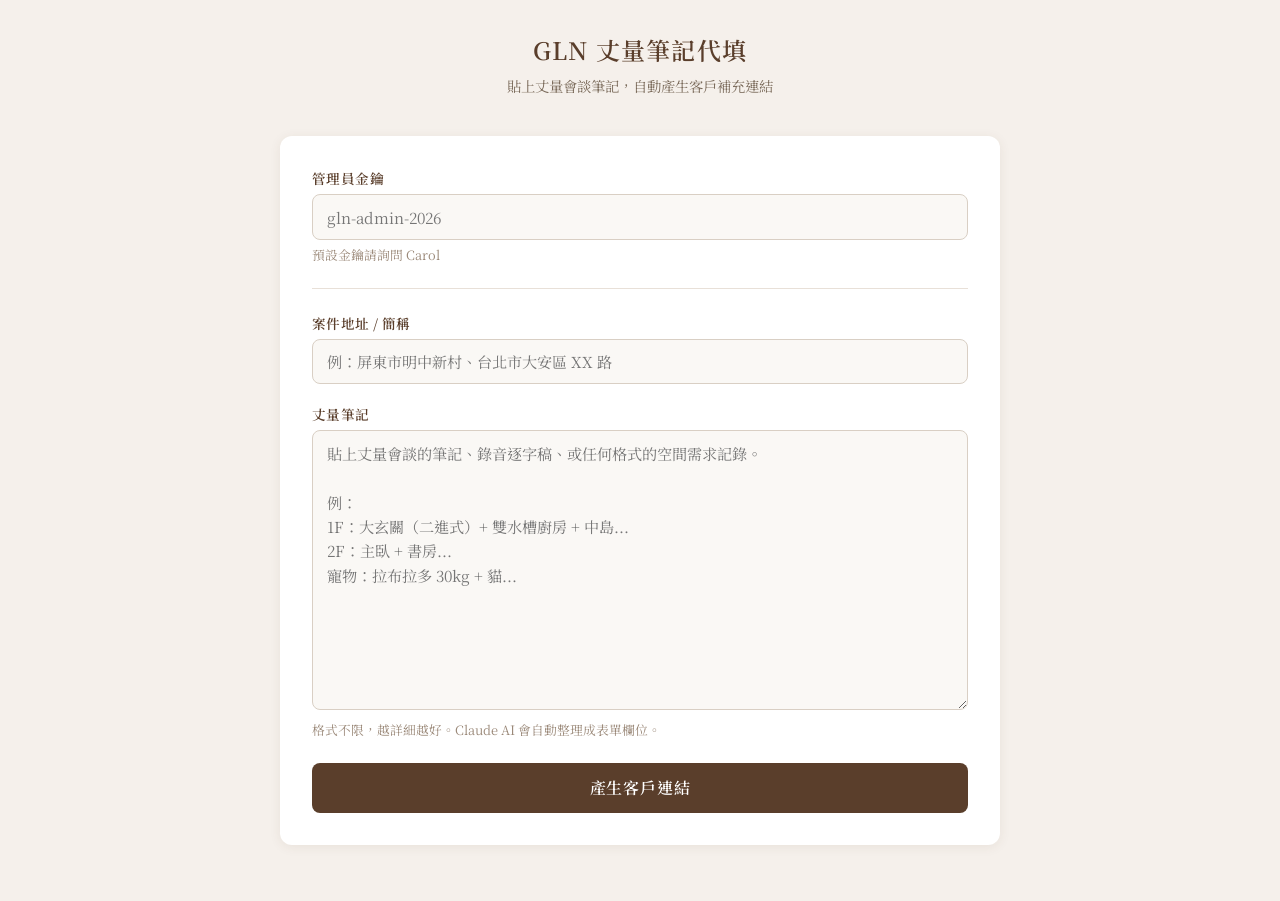
==== admin-prefill.html @ ab71ffe1 "feat: 丈量筆記代填 admin 頁面 + GAS prefill_from_notes" ====
<!DOCTYPE html>
<html lang="zh-Hant">
<head>
  <meta charset="UTF-8">
  <meta name="viewport" content="width=device-width, initial-scale=1.0">
  <meta name="robots" content="noindex, nofollow">
  <title>GLN 丈量筆記代填 — 產生客戶連結</title>
  <style>
    * { box-sizing: border-box; margin: 0; padding: 0; }

    body {
      font-family: 'Noto Serif TC', 'Georgia', serif;
      background: #f5f0eb;
      color: #3a2e28;
      min-height: 100vh;
      padding: 2rem 1rem;
    }

    .container {
      max-width: 720px;
      margin: 0 auto;
    }

    header {
      text-align: center;
      margin-bottom: 2.5rem;
    }

    header h1 {
      font-size: 1.5rem;
      font-weight: 600;
      color: #5a3e2b;
      letter-spacing: 0.05em;
    }

    header p {
      margin-top: 0.5rem;
      font-size: 0.9rem;
      color: #7a6a5a;
    }

    .card {
      background: #fff;
      border-radius: 12px;
      padding: 2rem;
      box-shadow: 0 2px 12px rgba(90,62,43,0.08);
      margin-bottom: 1.5rem;
    }

    label {
      display: block;
      font-size: 0.85rem;
      font-weight: 600;
      color: #5a3e2b;
      margin-bottom: 0.4rem;
      letter-spacing: 0.03em;
    }

    input[type="text"],
    input[type="password"],
    textarea {
      width: 100%;
      border: 1.5px solid #d9cfc4;
      border-radius: 8px;
      padding: 0.7rem 0.9rem;
      font-size: 0.95rem;
      font-family: inherit;
      color: #3a2e28;
      background: #faf8f5;
      transition: border-color 0.2s;
      outline: none;
    }

    input[type="text"]:focus,
    input[type="password"]:focus,
    textarea:focus {
      border-color: #a07c5a;
      background: #fff;
    }

    textarea {
      resize: vertical;
      min-height: 280px;
      line-height: 1.6;
    }

    .field + .field { margin-top: 1.2rem; }

    .hint {
      font-size: 0.8rem;
      color: #9a8878;
      margin-top: 0.3rem;
    }

    button {
      width: 100%;
      padding: 0.85rem;
      background: #5a3e2b;
      color: #fff;
      border: none;
      border-radius: 8px;
      font-size: 1rem;
      font-family: inherit;
      font-weight: 600;
      cursor: pointer;
      letter-spacing: 0.05em;
      transition: background 0.2s, opacity 0.2s;
      margin-top: 1.5rem;
    }

    button:hover:not(:disabled) { background: #3a2e28; }
    button:disabled { opacity: 0.5; cursor: not-allowed; }

    #status {
      display: none;
      margin-top: 1.2rem;
      padding: 1rem 1.2rem;
      border-radius: 8px;
      font-size: 0.9rem;
      line-height: 1.6;
    }

    #status.loading {
      display: block;
      background: #f0ece6;
      color: #7a6a5a;
      border: 1px solid #d9cfc4;
    }

    #status.error {
      display: block;
      background: #fdf0f0;
      color: #b03030;
      border: 1px solid #e8c0c0;
    }

    .result-card {
      display: none;
      background: #f0faf4;
      border: 1.5px solid #8cbd9e;
      border-radius: 12px;
      padding: 1.5rem;
      margin-top: 1.5rem;
    }

    .result-card.show { display: block; }

    .result-card h2 {
      font-size: 1rem;
      color: #2d6e4e;
      margin-bottom: 1rem;
    }

    .result-row {
      display: flex;
      align-items: flex-start;
      gap: 0.8rem;
      margin-bottom: 0.8rem;
    }

    .result-row label {
      font-size: 0.8rem;
      color: #5a7a68;
      white-space: nowrap;
      width: 90px;
      flex-shrink: 0;
      margin-bottom: 0;
    }

    .url-box {
      flex: 1;
      background: #fff;
      border: 1px solid #8cbd9e;
      border-radius: 6px;
      padding: 0.5rem 0.7rem;
      font-size: 0.85rem;
      color: #1a5c3a;
      word-break: break-all;
      line-height: 1.5;
    }

    .copy-btn {
      flex-shrink: 0;
      padding: 0.4rem 0.8rem;
      background: #2d6e4e;
      color: #fff;
      border: none;
      border-radius: 6px;
      font-size: 0.8rem;
      cursor: pointer;
      font-family: inherit;
      font-weight: 600;
      margin-top: 0;
      width: auto;
    }

    .copy-btn:hover { background: #1a5c3a; }
    .copy-btn.copied { background: #7aaa8a; }

    .badge {
      display: inline-block;
      background: #d9f0e5;
      color: #1a5c3a;
      font-size: 0.75rem;
      padding: 0.2rem 0.6rem;
      border-radius: 20px;
      font-weight: 600;
      margin-bottom: 0.8rem;
    }

    .divider {
      border: none;
      border-top: 1px solid #e8e0d8;
      margin: 1.5rem 0;
    }
  </style>
  <link rel="preconnect" href="https://fonts.googleapis.com">
  <link href="https://fonts.googleapis.com/css2?family=Noto+Serif+TC:wght@400;600&display=swap" rel="stylesheet">
</head>
<body>
  <div class="container">
    <header>
      <h1>GLN 丈量筆記代填</h1>
      <p>貼上丈量會談筆記，自動產生客戶補充連結</p>
    </header>

    <div class="card">
      <div class="field">
        <label>管理員金鑰</label>
        <input type="password" id="adminKey" placeholder="gln-admin-2026" autocomplete="off">
        <p class="hint">預設金鑰請詢問 Carol</p>
      </div>

      <hr class="divider">

      <div class="field">
        <label>案件地址 / 簡稱</label>
        <input type="text" id="location" placeholder="例：屏東市明中新村、台北市大安區 XX 路">
      </div>

      <div class="field">
        <label>丈量筆記</label>
        <textarea id="notes" placeholder="貼上丈量會談的筆記、錄音逐字稿、或任何格式的空間需求記錄。&#10;&#10;例：&#10;1F：大玄關（二進式）+ 雙水槽廚房 + 中島...&#10;2F：主臥 + 書房...&#10;寵物：拉布拉多 30kg + 貓..."></textarea>
        <p class="hint">格式不限，越詳細越好。Claude AI 會自動整理成表單欄位。</p>
      </div>

      <button id="submitBtn" onclick="generate()">產生客戶連結</button>

      <div id="status"></div>

      <div class="result-card" id="resultCard">
        <span class="badge" id="projectBadge"></span>
        <h2>客戶連結已產生</h2>

        <div class="result-row">
          <label>客戶填寫連結</label>
          <div class="url-box" id="clientUrl"></div>
          <button class="copy-btn" onclick="copyUrl('clientUrl', this)">複製</button>
        </div>

        <p style="font-size:0.82rem; color:#5a7a68; margin-top:0.5rem;">
          傳給客戶後，他們打開連結會看到已預填的內容，可以直接確認或補充後送出。
        </p>
      </div>
    </div>
  </div>

  <script>
    const GAS_ENDPOINT = 'https://script.google.com/macros/s/AKfycbzCpoKgXvana8_6cxxB1jrn0qCW8ulw7iX-vVrDJbqCQZ36KjAhHJRNAd489N_z564zsw/exec';

    async function callGas(payload) {
      const res = await fetch(GAS_ENDPOINT, {
        method: 'POST',
        headers: { 'Content-Type': 'text/plain' },
        body: JSON.stringify(payload),
      });
      if (!res.ok) throw new Error('HTTP ' + res.status);
      return await res.json();
    }

    async function generate() {
      const adminKey = document.getElementById('adminKey').value.trim() || 'gln-admin-2026';
      const location = document.getElementById('location').value.trim();
      const notes = document.getElementById('notes').value.trim();
      const btn = document.getElementById('submitBtn');
      const statusEl = document.getElementById('status');
      const resultCard = document.getElementById('resultCard');

      if (!notes) {
        showStatus('error', '請貼上丈量筆記。');
        return;
      }

      btn.disabled = true;
      resultCard.classList.remove('show');
      showStatus('loading', '⏳ 正在用 AI 解析筆記並建立草稿，約需 15–30 秒...');

      try {
        const data = await callGas({
          action: 'prefill_from_notes',
          adminKey,
          location,
          notes,
        });

        if (!data.ok) {
          showStatus('error', '錯誤：' + (data.error || '未知錯誤') + (data.detail ? '\n' + data.detail : ''));
          return;
        }

        statusEl.style.display = 'none';
        document.getElementById('projectBadge').textContent = '案件編號 ' + data.projectNumber + (data.location ? ' — ' + data.location : '');
        document.getElementById('clientUrl').textContent = data.clientUrl;
        resultCard.classList.add('show');

      } catch (err) {
        showStatus('error', '呼叫失敗：' + err.message + '\n\n請確認網路連線或稍後再試。');
      } finally {
        btn.disabled = false;
      }
    }

    function showStatus(type, msg) {
      const el = document.getElementById('status');
      el.className = type;
      el.style.whiteSpace = 'pre-wrap';
      el.textContent = msg;
    }

    function copyUrl(elementId, btn) {
      const text = document.getElementById(elementId).textContent;
      navigator.clipboard.writeText(text).then(() => {
        btn.textContent = '已複製！';
        btn.classList.add('copied');
        setTimeout(() => { btn.textContent = '複製'; btn.classList.remove('copied'); }, 2000);
      });
    }
  </script>
</body>
</html>
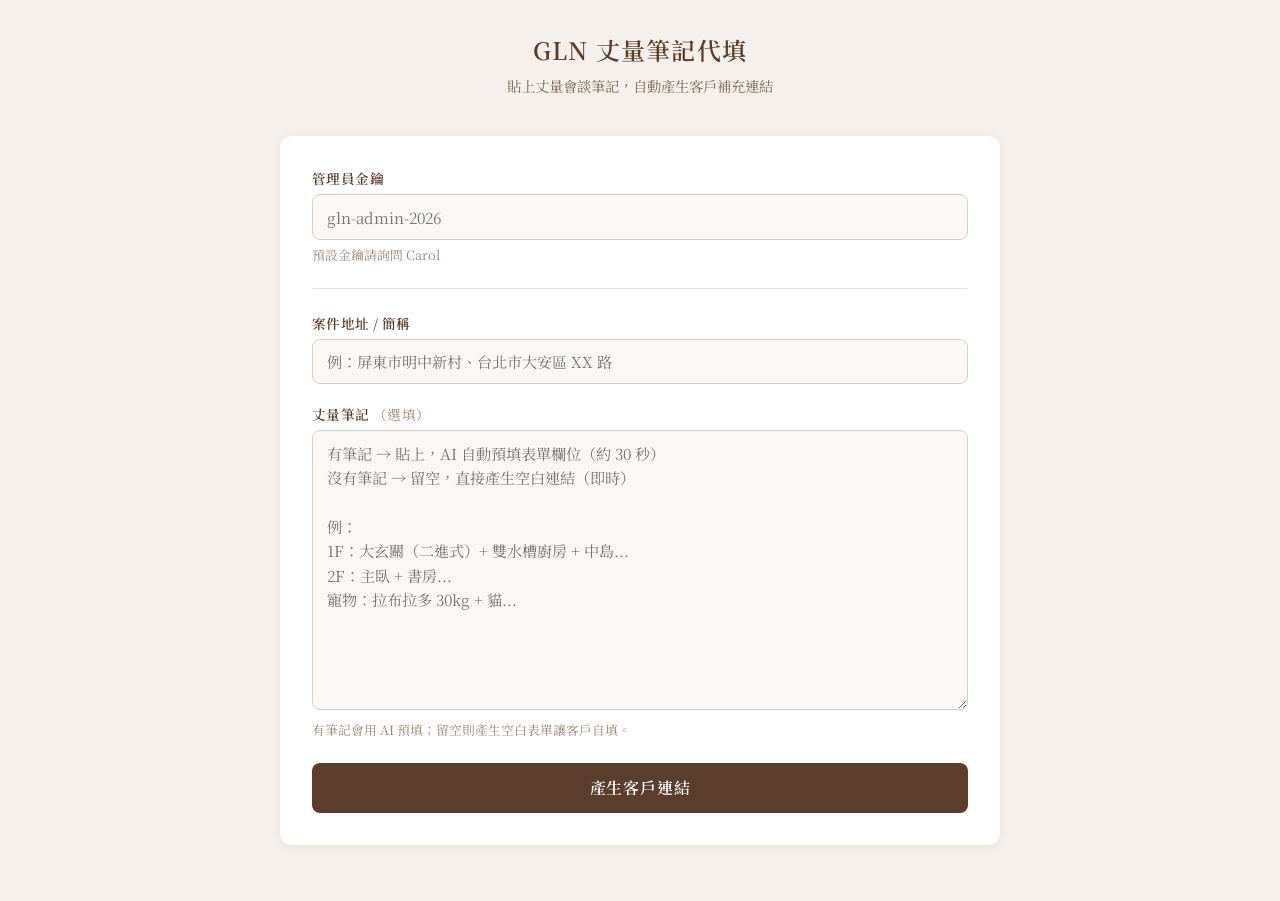
==== commit 5ffc53e9: "feat: hub.html 統一後台（三分頁）+ admin-prefill 筆記選填" ====
--- a/admin-prefill.html
+++ b/admin-prefill.html
@@ -239,9 +239,9 @@
       </div>
 
       <div class="field">
-        <label>丈量筆記</label>
-        <textarea id="notes" placeholder="貼上丈量會談的筆記、錄音逐字稿、或任何格式的空間需求記錄。&#10;&#10;例：&#10;1F：大玄關（二進式）+ 雙水槽廚房 + 中島...&#10;2F：主臥 + 書房...&#10;寵物：拉布拉多 30kg + 貓..."></textarea>
-        <p class="hint">格式不限，越詳細越好。Claude AI 會自動整理成表單欄位。</p>
+        <label>丈量筆記 <span style="font-weight:400;color:#9a8878;">（選填）</span></label>
+        <textarea id="notes" placeholder="有筆記 → 貼上，AI 自動預填表單欄位（約 30 秒）&#10;沒有筆記 → 留空，直接產生空白連結（即時）&#10;&#10;例：&#10;1F：大玄關（二進式）+ 雙水槽廚房 + 中島...&#10;2F：主臥 + 書房...&#10;寵物：拉布拉多 30kg + 貓..."></textarea>
+        <p class="hint">有筆記會用 AI 預填；留空則產生空白表單讓客戶自填。</p>
       </div>
 
       <button id="submitBtn" onclick="generate()">產生客戶連結</button>
@@ -258,9 +258,7 @@
           <button class="copy-btn" onclick="copyUrl('clientUrl', this)">複製</button>
         </div>
 
-        <p style="font-size:0.82rem; color:#5a7a68; margin-top:0.5rem;">
-          傳給客戶後，他們打開連結會看到已預填的內容，可以直接確認或補充後送出。
-        </p>
+        <p id="resultDesc" style="font-size:0.82rem; color:#5a7a68; margin-top:0.5rem;"></p>
       </div>
     </div>
   </div>
@@ -286,22 +284,19 @@
       const statusEl = document.getElementById('status');
       const resultCard = document.getElementById('resultCard');
 
-      if (!notes) {
-        showStatus('error', '請貼上丈量筆記。');
-        return;
-      }
-
       btn.disabled = true;
       resultCard.classList.remove('show');
-      showStatus('loading', '⏳ 正在用 AI 解析筆記並建立草稿，約需 15–30 秒...');
+
+      const hasNotes = notes.length > 0;
+      showStatus('loading', hasNotes
+        ? '⏳ 正在用 AI 解析筆記並建立草稿，約需 15–30 秒...'
+        : '⏳ 正在建立空白表單連結...');
 
       try {
-        const data = await callGas({
-          action: 'prefill_from_notes',
-          adminKey,
-          location,
-          notes,
-        });
+        const data = await callGas(hasNotes
+          ? { action: 'prefill_from_notes', adminKey, location, notes }
+          : { action: 'create_token', adminKey, location }
+        );
 
         if (!data.ok) {
           showStatus('error', '錯誤：' + (data.error || '未知錯誤') + (data.detail ? '\n' + data.detail : ''));
@@ -311,6 +306,9 @@
         statusEl.style.display = 'none';
         document.getElementById('projectBadge').textContent = '案件編號 ' + data.projectNumber + (data.location ? ' — ' + data.location : '');
         document.getElementById('clientUrl').textContent = data.clientUrl;
+        document.getElementById('resultDesc').textContent = hasNotes
+          ? '客戶打開連結後，會看到 AI 根據丈量筆記預填的內容，確認補充後送出即可。'
+          : '空白表單連結，傳給客戶後由客戶自行填寫所有欄位。';
         resultCard.classList.add('show');
 
       } catch (err) {
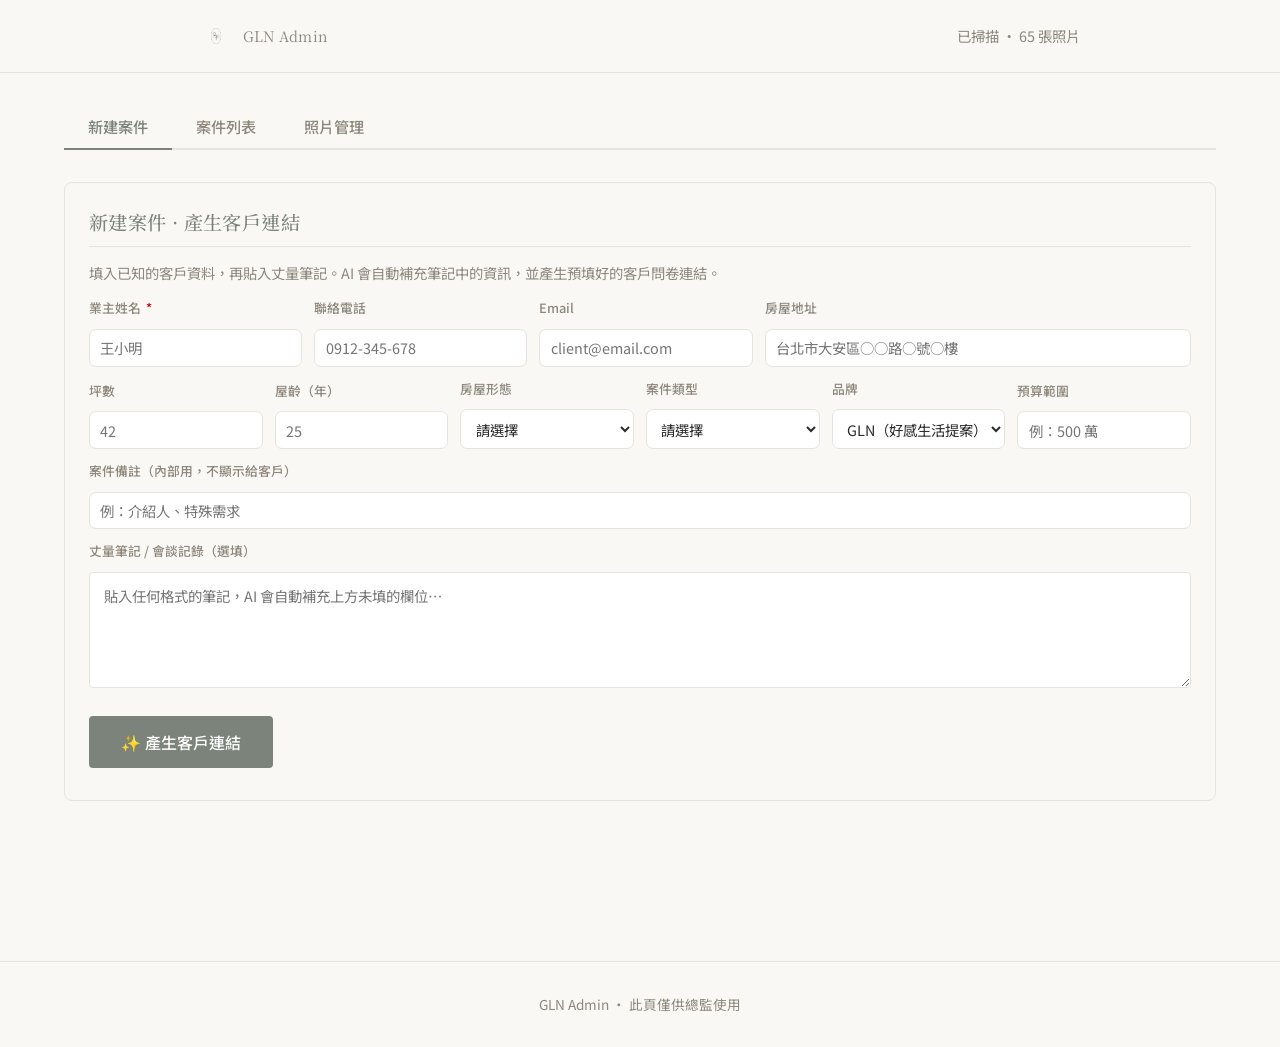
==== commit bc734013: "refactor: 丈量筆記代填整併進後台，admin-prefill 改自動轉址 admin.html「新建案件」tab 已涵蓋同功能（且更完整），admin-prefill.html 改為自動轉址" ====
--- a/admin-prefill.html
+++ b/admin-prefill.html
@@ -1,338 +1,50 @@
 <!DOCTYPE html>
 <html lang="zh-Hant">
 <head>
-  <meta charset="UTF-8">
-  <meta name="viewport" content="width=device-width, initial-scale=1.0">
-  <meta name="robots" content="noindex, nofollow">
-  <title>GLN 丈量筆記代填 — 產生客戶連結</title>
+  <meta charset="UTF-8" />
+  <meta name="viewport" content="width=device-width, initial-scale=1.0" />
+  <meta name="robots" content="noindex, nofollow" />
+  <title>已移至後台 — GLN</title>
+  <meta http-equiv="refresh" content="0; url=admin.html?t=admin" />
+  <link rel="preconnect" href="https://fonts.googleapis.com" />
+  <link href="https://fonts.googleapis.com/css2?family=Noto+Serif+TC:wght@400;600&display=swap" rel="stylesheet" />
   <style>
-    * { box-sizing: border-box; margin: 0; padding: 0; }
-
     body {
-      font-family: 'Noto Serif TC', 'Georgia', serif;
+      font-family: 'Noto Serif TC', Georgia, serif;
       background: #f5f0eb;
       color: #3a2e28;
       min-height: 100vh;
+      display: flex;
+      align-items: center;
+      justify-content: center;
       padding: 2rem 1rem;
+      text-align: center;
     }
-
-    .container {
-      max-width: 720px;
-      margin: 0 auto;
-    }
-
-    header {
-      text-align: center;
-      margin-bottom: 2.5rem;
-    }
-
-    header h1 {
-      font-size: 1.5rem;
-      font-weight: 600;
-      color: #5a3e2b;
-      letter-spacing: 0.05em;
-    }
-
-    header p {
-      margin-top: 0.5rem;
-      font-size: 0.9rem;
-      color: #7a6a5a;
-    }
-
-    .card {
-      background: #fff;
-      border-radius: 12px;
-      padding: 2rem;
-      box-shadow: 0 2px 12px rgba(90,62,43,0.08);
-      margin-bottom: 1.5rem;
-    }
-
-    label {
-      display: block;
-      font-size: 0.85rem;
-      font-weight: 600;
-      color: #5a3e2b;
-      margin-bottom: 0.4rem;
-      letter-spacing: 0.03em;
-    }
-
-    input[type="text"],
-    input[type="password"],
-    textarea {
-      width: 100%;
-      border: 1.5px solid #d9cfc4;
-      border-radius: 8px;
-      padding: 0.7rem 0.9rem;
-      font-size: 0.95rem;
-      font-family: inherit;
-      color: #3a2e28;
-      background: #faf8f5;
-      transition: border-color 0.2s;
-      outline: none;
-    }
-
-    input[type="text"]:focus,
-    input[type="password"]:focus,
-    textarea:focus {
-      border-color: #a07c5a;
-      background: #fff;
-    }
-
-    textarea {
-      resize: vertical;
-      min-height: 280px;
-      line-height: 1.6;
-    }
-
-    .field + .field { margin-top: 1.2rem; }
-
-    .hint {
-      font-size: 0.8rem;
-      color: #9a8878;
-      margin-top: 0.3rem;
-    }
-
-    button {
-      width: 100%;
-      padding: 0.85rem;
+    .box { max-width: 460px; }
+    h1 { font-size: 1.25rem; color: #5a3e2b; margin-bottom: 0.75rem; }
+    p { font-size: 0.92rem; line-height: 1.7; color: #7a6a5a; margin-bottom: 1.5rem; }
+    a {
+      display: inline-block;
+      padding: 0.75rem 1.5rem;
       background: #5a3e2b;
       color: #fff;
-      border: none;
+      text-decoration: none;
       border-radius: 8px;
-      font-size: 1rem;
-      font-family: inherit;
       font-weight: 600;
-      cursor: pointer;
-      letter-spacing: 0.05em;
-      transition: background 0.2s, opacity 0.2s;
-      margin-top: 1.5rem;
+      letter-spacing: 0.04em;
     }
-
-    button:hover:not(:disabled) { background: #3a2e28; }
-    button:disabled { opacity: 0.5; cursor: not-allowed; }
-
-    #status {
-      display: none;
-      margin-top: 1.2rem;
-      padding: 1rem 1.2rem;
-      border-radius: 8px;
-      font-size: 0.9rem;
-      line-height: 1.6;
-    }
-
-    #status.loading {
-      display: block;
-      background: #f0ece6;
-      color: #7a6a5a;
-      border: 1px solid #d9cfc4;
-    }
-
-    #status.error {
-      display: block;
-      background: #fdf0f0;
-      color: #b03030;
-      border: 1px solid #e8c0c0;
-    }
-
-    .result-card {
-      display: none;
-      background: #f0faf4;
-      border: 1.5px solid #8cbd9e;
-      border-radius: 12px;
-      padding: 1.5rem;
-      margin-top: 1.5rem;
-    }
-
-    .result-card.show { display: block; }
-
-    .result-card h2 {
-      font-size: 1rem;
-      color: #2d6e4e;
-      margin-bottom: 1rem;
-    }
-
-    .result-row {
-      display: flex;
-      align-items: flex-start;
-      gap: 0.8rem;
-      margin-bottom: 0.8rem;
-    }
-
-    .result-row label {
-      font-size: 0.8rem;
-      color: #5a7a68;
-      white-space: nowrap;
-      width: 90px;
-      flex-shrink: 0;
-      margin-bottom: 0;
-    }
-
-    .url-box {
-      flex: 1;
-      background: #fff;
-      border: 1px solid #8cbd9e;
-      border-radius: 6px;
-      padding: 0.5rem 0.7rem;
-      font-size: 0.85rem;
-      color: #1a5c3a;
-      word-break: break-all;
-      line-height: 1.5;
-    }
-
-    .copy-btn {
-      flex-shrink: 0;
-      padding: 0.4rem 0.8rem;
-      background: #2d6e4e;
-      color: #fff;
-      border: none;
-      border-radius: 6px;
-      font-size: 0.8rem;
-      cursor: pointer;
-      font-family: inherit;
-      font-weight: 600;
-      margin-top: 0;
-      width: auto;
-    }
-
-    .copy-btn:hover { background: #1a5c3a; }
-    .copy-btn.copied { background: #7aaa8a; }
-
-    .badge {
-      display: inline-block;
-      background: #d9f0e5;
-      color: #1a5c3a;
-      font-size: 0.75rem;
-      padding: 0.2rem 0.6rem;
-      border-radius: 20px;
-      font-weight: 600;
-      margin-bottom: 0.8rem;
-    }
-
-    .divider {
-      border: none;
-      border-top: 1px solid #e8e0d8;
-      margin: 1.5rem 0;
-    }
+    a:hover { background: #3a2e28; }
   </style>
-  <link rel="preconnect" href="https://fonts.googleapis.com">
-  <link href="https://fonts.googleapis.com/css2?family=Noto+Serif+TC:wght@400;600&display=swap" rel="stylesheet">
 </head>
 <body>
-  <div class="container">
-    <header>
-      <h1>GLN 丈量筆記代填</h1>
-      <p>貼上丈量會談筆記，自動產生客戶補充連結</p>
-    </header>
-
-    <div class="card">
-      <div class="field">
-        <label>管理員金鑰</label>
-        <input type="password" id="adminKey" placeholder="gln-admin-2026" autocomplete="off">
-        <p class="hint">預設金鑰請詢問 Carol</p>
-      </div>
-
-      <hr class="divider">
-
-      <div class="field">
-        <label>案件地址 / 簡稱</label>
-        <input type="text" id="location" placeholder="例：屏東市明中新村、台北市大安區 XX 路">
-      </div>
-
-      <div class="field">
-        <label>丈量筆記 <span style="font-weight:400;color:#9a8878;">（選填）</span></label>
-        <textarea id="notes" placeholder="有筆記 → 貼上，AI 自動預填表單欄位（約 30 秒）&#10;沒有筆記 → 留空，直接產生空白連結（即時）&#10;&#10;例：&#10;1F：大玄關（二進式）+ 雙水槽廚房 + 中島...&#10;2F：主臥 + 書房...&#10;寵物：拉布拉多 30kg + 貓..."></textarea>
-        <p class="hint">有筆記會用 AI 預填；留空則產生空白表單讓客戶自填。</p>
-      </div>
-
-      <button id="submitBtn" onclick="generate()">產生客戶連結</button>
-
-      <div id="status"></div>
-
-      <div class="result-card" id="resultCard">
-        <span class="badge" id="projectBadge"></span>
-        <h2>客戶連結已產生</h2>
-
-        <div class="result-row">
-          <label>客戶填寫連結</label>
-          <div class="url-box" id="clientUrl"></div>
-          <button class="copy-btn" onclick="copyUrl('clientUrl', this)">複製</button>
-        </div>
-
-        <p id="resultDesc" style="font-size:0.82rem; color:#5a7a68; margin-top:0.5rem;"></p>
-      </div>
-    </div>
+  <div class="box">
+    <h1>丈量筆記代填已收進後台</h1>
+    <p>
+      此頁已整併進後台「新建案件」分頁，請改從後台單一入口操作。<br />
+      正在自動為你導向…
+    </p>
+    <a href="admin.html?t=admin">前往後台 →</a>
   </div>
-
-  <script>
-    const GAS_ENDPOINT = 'https://script.google.com/macros/s/AKfycbzCpoKgXvana8_6cxxB1jrn0qCW8ulw7iX-vVrDJbqCQZ36KjAhHJRNAd489N_z564zsw/exec';
-
-    async function callGas(payload) {
-      const res = await fetch(GAS_ENDPOINT, {
-        method: 'POST',
-        headers: { 'Content-Type': 'text/plain' },
-        body: JSON.stringify(payload),
-      });
-      if (!res.ok) throw new Error('HTTP ' + res.status);
-      return await res.json();
-    }
-
-    async function generate() {
-      const adminKey = document.getElementById('adminKey').value.trim() || 'gln-admin-2026';
-      const location = document.getElementById('location').value.trim();
-      const notes = document.getElementById('notes').value.trim();
-      const btn = document.getElementById('submitBtn');
-      const statusEl = document.getElementById('status');
-      const resultCard = document.getElementById('resultCard');
-
-      btn.disabled = true;
-      resultCard.classList.remove('show');
-
-      const hasNotes = notes.length > 0;
-      showStatus('loading', hasNotes
-        ? '⏳ 正在用 AI 解析筆記並建立草稿，約需 15–30 秒...'
-        : '⏳ 正在建立空白表單連結...');
-
-      try {
-        const data = await callGas(hasNotes
-          ? { action: 'prefill_from_notes', adminKey, location, notes }
-          : { action: 'create_token', adminKey, location }
-        );
-
-        if (!data.ok) {
-          showStatus('error', '錯誤：' + (data.error || '未知錯誤') + (data.detail ? '\n' + data.detail : ''));
-          return;
-        }
-
-        statusEl.style.display = 'none';
-        document.getElementById('projectBadge').textContent = '案件編號 ' + data.projectNumber + (data.location ? ' — ' + data.location : '');
-        document.getElementById('clientUrl').textContent = data.clientUrl;
-        document.getElementById('resultDesc').textContent = hasNotes
-          ? '客戶打開連結後，會看到 AI 根據丈量筆記預填的內容，確認補充後送出即可。'
-          : '空白表單連結，傳給客戶後由客戶自行填寫所有欄位。';
-        resultCard.classList.add('show');
-
-      } catch (err) {
-        showStatus('error', '呼叫失敗：' + err.message + '\n\n請確認網路連線或稍後再試。');
-      } finally {
-        btn.disabled = false;
-      }
-    }
-
-    function showStatus(type, msg) {
-      const el = document.getElementById('status');
-      el.className = type;
-      el.style.whiteSpace = 'pre-wrap';
-      el.textContent = msg;
-    }
-
-    function copyUrl(elementId, btn) {
-      const text = document.getElementById(elementId).textContent;
-      navigator.clipboard.writeText(text).then(() => {
-        btn.textContent = '已複製！';
-        btn.classList.add('copied');
-        setTimeout(() => { btn.textContent = '複製'; btn.classList.remove('copied'); }, 2000);
-      });
-    }
-  </script>
+  <script>location.replace('admin.html?t=admin');</script>
 </body>
 </html>
